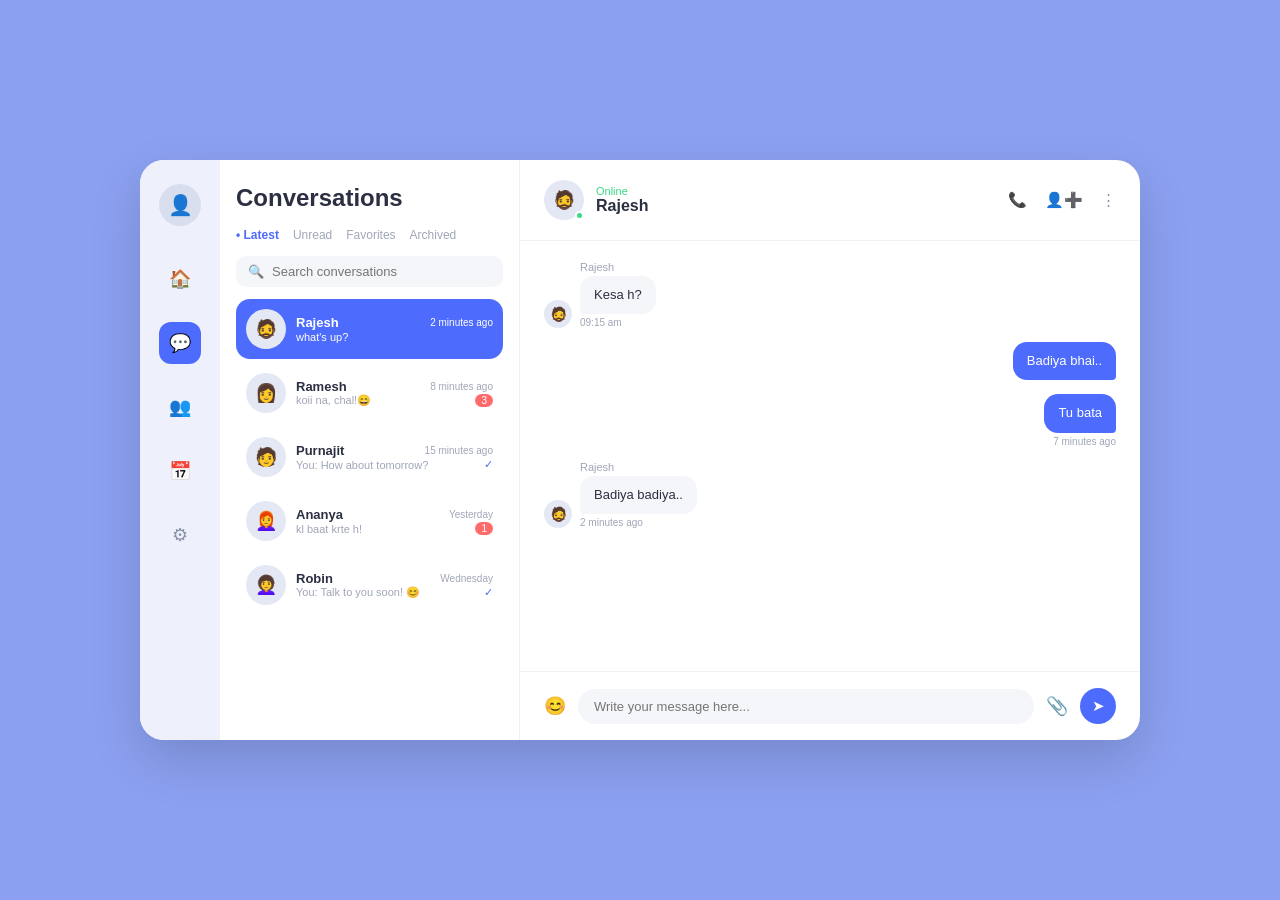
==== index.html @ c5468bdd "Add files via upload" ====
<!DOCTYPE html>
<html lang="en">

<head>
  <meta charset="UTF-8">
  <title>Chatty</title>
  <link rel="stylesheet" href="style.css">
</head>

<body>

  <div class="card">

  
    <div class="icon-rail">
      <div class="rail-avatar">👤</div>
      <div class="rail-icon">🏠</div>
      <div class="rail-icon active">💬</div>
      <div class="rail-icon">👥</div>
      <div class="rail-icon">📅</div>
      <div class="rail-icon">⚙</div>

    </div>

    

    <div class="conversations">
      <h1>Conversations</h1>

      <div class="tabs">
        <span class="tab active">• Latest</span>
        <span class="tab">Unread</span>
        <span class="tab">Favorites</span>
        <span class="tab">Archived</span>
      </div>

      <div class="search-box">
        <span>🔍</span>
        <input type="text" placeholder="Search conversations">
      </div>

      <ul class="convo-list">

        <li class="convo active">
          <div class="avatar">🧔</div>
          <div class="convo-info">
            <p class="convo-top">
              <span class="convo-name">Rajesh</span>
              <span class="convo-time">2 minutes ago</span>
            </p>
            <p class="convo-bottom">
              <span class="convo-msg">what's up?</span>
              <span class="tick">✓</span>
            </p>
          </div>
        </li>

        <li class="convo">
          <div class="avatar">👩</div>
          <div class="convo-info">
            <p class="convo-top">
              <span class="convo-name">Ramesh</span>
              <span class="convo-time">8 minutes ago</span>
            </p>
            <p class="convo-bottom">
              <span class="convo-msg">koii na, chal!😄</span>
              <span class="badge">3</span>
            </p>
          </div>
        </li>

        <li class="convo">
          <div class="avatar">🧑</div>
          <div class="convo-info">
            <p class="convo-top">
              <span class="convo-name">Purnajit</span>
              <span class="convo-time">15 minutes ago</span>
            </p>
            <p class="convo-bottom">
              <span class="convo-msg">You: How about tomorrow?</span>
              <span class="tick">✓</span>
            </p>
          </div>
        </li>

        <li class="convo">
          <div class="avatar">👩‍🦰</div>
          <div class="convo-info">
            <p class="convo-top">
              <span class="convo-name">Ananya</span>
              <span class="convo-time">Yesterday</span>
            </p>
            <p class="convo-bottom">
              <span class="convo-msg">kl baat krte h!</span>
              <span class="badge">1</span>
            </p>
          </div>
        </li>

        <li class="convo">
          <div class="avatar">👩‍🦱</div>
          <div class="convo-info">
            <p class="convo-top">
              <span class="convo-name">Robin</span>
              <span class="convo-time">Wednesday</span>
            </p>
            <p class="convo-bottom">
              <span class="convo-msg">You: Talk to you soon! 😊</span>
              <span class="tick">✓</span>
            </p>
          </div>
        </li>

      </ul>
    </div>

   

    <div class="chat-window">

      <div class="chat-header">
        <div class="avatar">
          🧔
          <span class="online-dot"></span>
        </div>
        <div class="header-info">
          <p class="header-status">Online</p>
          <p class="header-name">Rajesh</p>
        </div>
        <div class="header-icons">
          <span>📞</span>
          <span>👤➕</span>
          <span>⋮</span>
        </div>
      </div>

      

      <div class="messages">

        <div class="msg-row received">
          <div class="avatar small">🧔</div>
          <div class="msg-col">
            <span class="msg-sender">Rajesh</span>
            <div class="bubble received">Kesa h?</div>
            <span class="msg-time">09:15 am</span>
          </div>
        </div>

        <div class="msg-row sent">
          <div class="msg-col">
            <div class="bubble sent">Badiya bhai..</div>
          </div>
        </div>

        <div class="msg-row sent">
          <div class="msg-col">
            <div class="bubble sent">
              <p>Tu bata </span></p>

            </div>
            <span class="msg-time right">7 minutes ago</span>
          </div>
        </div>

        <div class="msg-row received">
          <div class="avatar small">🧔</div>
          <div class="msg-col">
            <span class="msg-sender">Rajesh</span>
            <div class="bubble received">Badiya badiya..</div>
            <span class="msg-time">2 minutes ago</span>
          </div>
        </div>

        <div class="msg-row sent ">
          <div class="msg-col">
            <span class="msg-sender right"></span>
          </div>
        </div>

      </div>

      <div class="message-input">
        <span class="icon">😊</span>
        <input type="text" placeholder="Write your message here...">
        <span class="icon">📎</span>
        <button class="send-btn">➤</button>
      </div>

    </div>

  </div>

</body>

</html>
---- style.css ----
* {
  margin: 0;
  padding: 0;
  box-sizing: border-box;
  font-family: Arial, sans-serif;
}

body {
  background: #8ba0f0;
  height: 100vh;
  display: flex;
  align-items: center;
  justify-content: center;
}

.card {
  width: 1000px;
  height: 580px;
  background: #ffffff;
  border-radius: 24px;
  display: grid;
  grid-template-columns: 80px 300px 1fr;
  overflow: hidden;
  box-shadow: 0 20px 50px rgba(0, 0, 0, 0.15);
}


.icon-rail {
  background: #eef1fb;
  display: flex;
  flex-direction: column;
  align-items: center;
  padding: 24px 0;
  gap: 22px;
}

.rail-avatar {
  width: 42px;
  height: 42px;
  border-radius: 50%;
  background: #d8deee;
  display: flex;
  align-items: center;
  justify-content: center;
  font-size: 20px;
  margin-bottom: 10px;
}

.rail-icon {
  width: 42px;
  height: 42px;
  border-radius: 12px;
  display: flex;
  align-items: center;
  justify-content: center;
  font-size: 18px;
  color: #8992a9;
  cursor: pointer;
}

.rail-icon.active {
  background: #4d6bfd;
  color: #ffffff;
}



.conversations {
  border-right: 1px solid #eef0f6;
  display: flex;
  flex-direction: column;
  padding: 24px 16px;
}

.conversations h1 {
  font-size: 24px;
  color: #2b2f42;
  margin-bottom: 16px;
}

.tabs {
  display: flex;
  gap: 14px;
  font-size: 12px;
  color: #a0a6b8;
  margin-bottom: 14px;
}

.tab.active {
  color: #4d6bfd;
  font-weight: bold;
}

.search-box {
  display: flex;
  align-items: center;
  gap: 8px;
  background: #f5f6fa;
  border-radius: 10px;
  padding: 8px 12px;
  margin-bottom: 12px;
  font-size: 13px;
}

.search-box input {
  border: none;
  background: transparent;
  outline: none;
  font-size: 13px;
  flex: 1;
}

.convo-list {
  list-style: none;
  overflow-y: auto;
  flex: 1;
  display: flex;
  flex-direction: column;
  gap: 4px;
}

.convo {
  display: flex;
  align-items: center;
  gap: 10px;
  padding: 10px;
  border-radius: 14px;
  cursor: pointer;
}

.convo.active {
  background: #4d6bfd;
}

.convo.active .convo-name,
.convo.active .convo-time,
.convo.active .convo-msg {
  color: #ffffff;
}

.avatar {
  width: 40px;
  height: 40px;
  border-radius: 50%;
  background: #e4e8f5;
  display: flex;
  align-items: center;
  justify-content: center;
  font-size: 18px;
  flex-shrink: 0;
  position: relative;
}

.avatar.small {
  width: 28px;
  height: 28px;
  font-size: 14px;
}

.online-dot {
  position: absolute;
  bottom: 0;
  right: 0;
  width: 9px;
  height: 9px;
  border-radius: 50%;
  background: #38d982;
  border: 2px solid #ffffff;
}

.convo-info {
  flex: 1;
  min-width: 0;
}

.convo-top,
.convo-bottom {
  display: flex;
  justify-content: space-between;
  align-items: center;
}

.convo-name {
  font-size: 13px;
  font-weight: bold;
  color: #2b2f42;
}

.convo-time {
  font-size: 10px;
  color: #a0a6b8;
}

.convo-msg {
  font-size: 11px;
  color: #a0a6b8;
  white-space: nowrap;
  overflow: hidden;
  text-overflow: ellipsis;
  max-width: 165px;
}

.tick {
  color: #4d6bfd;
  font-size: 11px;
}

.badge {
  background: #ff6b6b;
  color: #ffffff;
  font-size: 10px;
  padding: 1px 6px;
  border-radius: 10px;
}


.chat-window {
  display: flex;
  flex-direction: column;
}

.chat-header {
  display: flex;
  align-items: center;
  gap: 12px;
  padding: 20px 24px;
  border-bottom: 1px solid #eef0f6;
}

.header-status {
  font-size: 11px;
  color: #38d982;
}

.header-name {
  font-size: 16px;
  font-weight: bold;
  color: #2b2f42;
}

.header-info {
  flex: 1;
}

.header-icons {
  display: flex;
  gap: 18px;
  font-size: 15px;
  color: #8992a9;
}

.messages {
  flex: 1;
  padding: 20px 24px;
  overflow-y: auto;
  display: flex;
  flex-direction: column;
  gap: 14px;
}

.msg-row {
  display: flex;
  gap: 8px;
  align-items: flex-end;
}

.msg-row.sent {
  justify-content: flex-end;
}

.msg-col {
  display: flex;
  flex-direction: column;
  gap: 3px;
  max-width: 55%;
}

.msg-row.sent .msg-col {
  align-items: flex-end;
}

.msg-sender {
  font-size: 11px;
  color: #a0a6b8;
}

.msg-sender.right {
  text-align: right;
}

.bubble {
  padding: 10px 14px;
  border-radius: 14px;
  font-size: 13px;
  line-height: 1.4;
}

.bubble.received {
  background: #f5f6fa;
  color: #2b2f42;
  border-bottom-left-radius: 4px;
}

.bubble.sent {
  background: #4d6bfd;
  color: #ffffff;
  border-bottom-right-radius: 4px;
}

.msg-time {
  font-size: 10px;
  color: #a0a6b8;
}

.msg-time.right {
  text-align: right;
}

.file-card {
  background: #f5f6fa;
  border-radius: 14px;
  padding: 10px 14px;
  font-size: 13px;
  color: #2b2f42;
}

.file-meta {
  font-size: 10px;
  color: #a0a6b8;
  margin-top: 2px;
}


.msg-row.end {
  justify-content: flex-end;
  align-items: center;
}

/* ---------- MESSAGE INPUT ---------- */
.message-input {
  display: flex;
  align-items: center;
  gap: 12px;
  padding: 16px 24px;
  border-top: 1px solid #eef0f6;
}

.message-input input {
  flex: 1;
  border: none;
  background: #f5f6fa;
  border-radius: 20px;
  padding: 10px 16px;
  font-size: 13px;
  outline: none;
}

.message-input .icon {
  font-size: 18px;
  color: #a0a6b8;
  cursor: pointer;
}

.send-btn {
  background: #4d6bfd;
  color: #ffffff;
  border: none;
  width: 36px;
  height: 36px;
  border-radius: 50%;
  font-size: 15px;
  cursor: pointer;
}
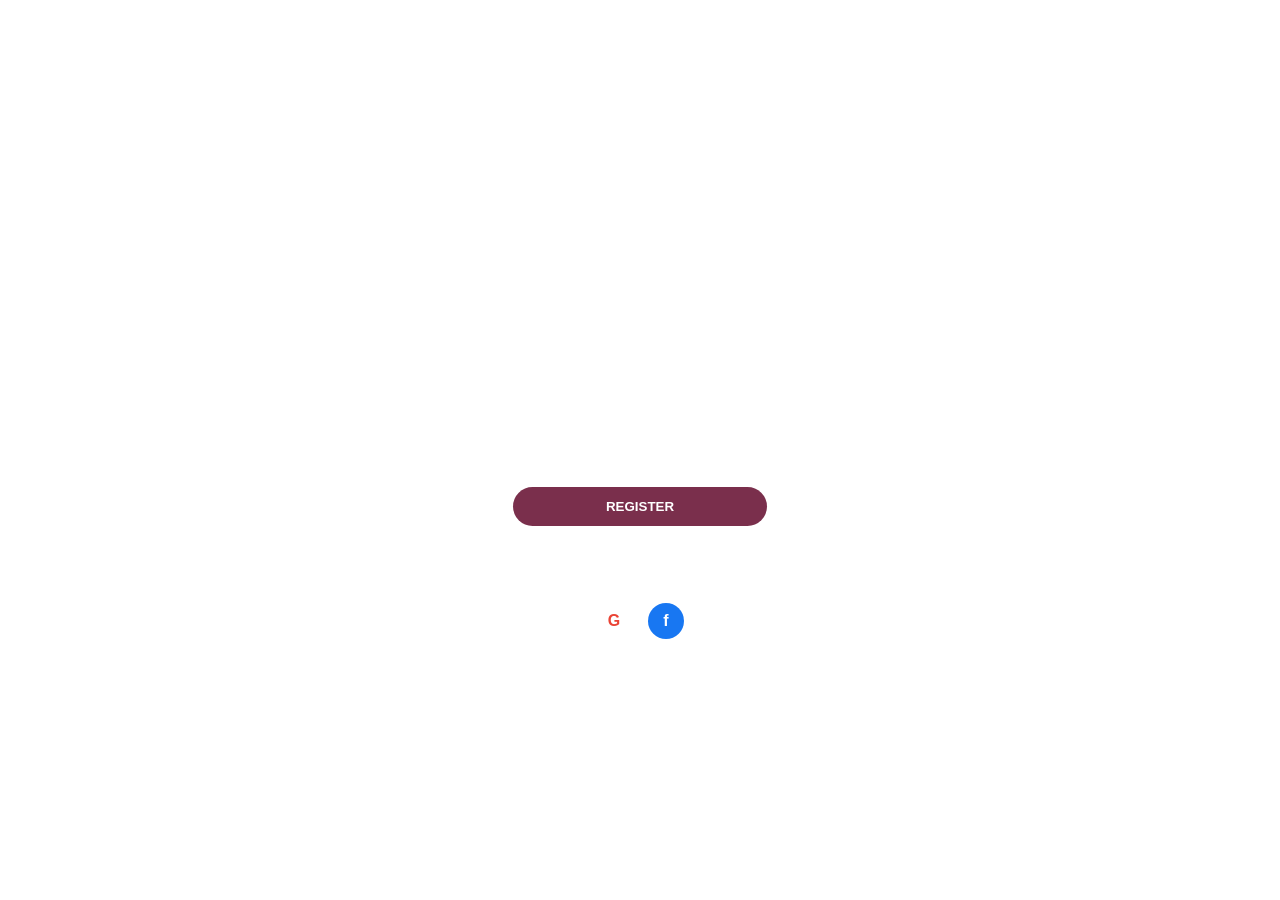
==== commit 25dec020: "Rename register.html to index.html" ====
--- a/index.html
+++ b/index.html
@@ -1,196 +1,35 @@
-<!DOCTYPE html>
-<html lang="en">
-
-<head>
-  <meta charset="UTF-8">
-  <title>Chatty</title>
-  <link rel="stylesheet" href="style.css">
-</head>
-
-<body>
-
-  <div class="card">
-
-  
-    <div class="icon-rail">
-      <div class="rail-avatar">👤</div>
-      <div class="rail-icon">🏠</div>
-      <div class="rail-icon active">💬</div>
-      <div class="rail-icon">👥</div>
-      <div class="rail-icon">📅</div>
-      <div class="rail-icon">⚙</div>
-
-    </div>
-
-    
-
-    <div class="conversations">
-      <h1>Conversations</h1>
-
-      <div class="tabs">
-        <span class="tab active">• Latest</span>
-        <span class="tab">Unread</span>
-        <span class="tab">Favorites</span>
-        <span class="tab">Archived</span>
-      </div>
-
-      <div class="search-box">
-        <span>🔍</span>
-        <input type="text" placeholder="Search conversations">
-      </div>
-
-      <ul class="convo-list">
-
-        <li class="convo active">
-          <div class="avatar">🧔</div>
-          <div class="convo-info">
-            <p class="convo-top">
-              <span class="convo-name">Rajesh</span>
-              <span class="convo-time">2 minutes ago</span>
-            </p>
-            <p class="convo-bottom">
-              <span class="convo-msg">what's up?</span>
-              <span class="tick">✓</span>
-            </p>
-          </div>
-        </li>
-
-        <li class="convo">
-          <div class="avatar">👩</div>
-          <div class="convo-info">
-            <p class="convo-top">
-              <span class="convo-name">Ramesh</span>
-              <span class="convo-time">8 minutes ago</span>
-            </p>
-            <p class="convo-bottom">
-              <span class="convo-msg">koii na, chal!😄</span>
-              <span class="badge">3</span>
-            </p>
-          </div>
-        </li>
-
-        <li class="convo">
-          <div class="avatar">🧑</div>
-          <div class="convo-info">
-            <p class="convo-top">
-              <span class="convo-name">Purnajit</span>
-              <span class="convo-time">15 minutes ago</span>
-            </p>
-            <p class="convo-bottom">
-              <span class="convo-msg">You: How about tomorrow?</span>
-              <span class="tick">✓</span>
-            </p>
-          </div>
-        </li>
-
-        <li class="convo">
-          <div class="avatar">👩‍🦰</div>
-          <div class="convo-info">
-            <p class="convo-top">
-              <span class="convo-name">Ananya</span>
-              <span class="convo-time">Yesterday</span>
-            </p>
-            <p class="convo-bottom">
-              <span class="convo-msg">kl baat krte h!</span>
-              <span class="badge">1</span>
-            </p>
-          </div>
-        </li>
-
-        <li class="convo">
-          <div class="avatar">👩‍🦱</div>
-          <div class="convo-info">
-            <p class="convo-top">
-              <span class="convo-name">Robin</span>
-              <span class="convo-time">Wednesday</span>
-            </p>
-            <p class="convo-bottom">
-              <span class="convo-msg">You: Talk to you soon! 😊</span>
-              <span class="tick">✓</span>
-            </p>
-          </div>
-        </li>
-
-      </ul>
-    </div>
-
-   
-
-    <div class="chat-window">
-
-      <div class="chat-header">
-        <div class="avatar">
-          🧔
-          <span class="online-dot"></span>
-        </div>
-        <div class="header-info">
-          <p class="header-status">Online</p>
-          <p class="header-name">Rajesh</p>
-        </div>
-        <div class="header-icons">
-          <span>📞</span>
-          <span>👤➕</span>
-          <span>⋮</span>
-        </div>
-      </div>
-
-      
-
-      <div class="messages">
-
-        <div class="msg-row received">
-          <div class="avatar small">🧔</div>
-          <div class="msg-col">
-            <span class="msg-sender">Rajesh</span>
-            <div class="bubble received">Kesa h?</div>
-            <span class="msg-time">09:15 am</span>
-          </div>
-        </div>
-
-        <div class="msg-row sent">
-          <div class="msg-col">
-            <div class="bubble sent">Badiya bhai..</div>
-          </div>
-        </div>
-
-        <div class="msg-row sent">
-          <div class="msg-col">
-            <div class="bubble sent">
-              <p>Tu bata </span></p>
-
-            </div>
-            <span class="msg-time right">7 minutes ago</span>
-          </div>
-        </div>
-
-        <div class="msg-row received">
-          <div class="avatar small">🧔</div>
-          <div class="msg-col">
-            <span class="msg-sender">Rajesh</span>
-            <div class="bubble received">Badiya badiya..</div>
-            <span class="msg-time">2 minutes ago</span>
-          </div>
-        </div>
-
-        <div class="msg-row sent ">
-          <div class="msg-col">
-            <span class="msg-sender right"></span>
-          </div>
-        </div>
-
-      </div>
-
-      <div class="message-input">
-        <span class="icon">😊</span>
-        <input type="text" placeholder="Write your message here...">
-        <span class="icon">📎</span>
-        <button class="send-btn">➤</button>
-      </div>
-
-    </div>
-
-  </div>
-
-</body>
-
-</html>+<!DOCTYPE html>
+<html lang="en">
+<head>
+  <meta charset="UTF-8">
+  <title>Register — ChatWave</title>
+  <link rel="stylesheet" href="glass.css">
+</head>
+<body>
+
+  <div class="glass-card">
+    <h1>Create Account</h1>
+
+    <form action="login.html">
+      <input type="text" id="username" placeholder="Username">
+      <input type="password" id="password" placeholder="Password">
+      <input type="password" id="confirmPassword" placeholder="Confirm Password">
+
+      <button type="submit" class="primary-btn">REGISTER</button>
+    </form>
+
+    <div class="links-row">
+      <span></span>
+      <a href="login.html">Already have an account? Login</a>
+    </div>
+
+    <p class="divider">OR SIGN UP WITH</p>
+
+    <div class="social-row">
+      <div class="social-icon google">G</div>
+      <div class="social-icon facebook">f</div>
+    </div>
+  </div>
+
+</body>
+</html>
--- a/glass.css
+++ b/glass.css
@@ -0,0 +1,98 @@
+* {
+  margin: 0;
+  padding: 0;
+  box-sizing: border-box;
+  font-family: Arial, sans-serif;
+}
+
+body {
+  height: 100vh;
+  display: flex;
+  align-items: center;
+  justify-content: center;
+  background: url("https://img.freepik.com/premium-photo/abstract-background-design-images-wallpaper-ai-generated_643360-266453.jpg") center/cover;
+}
+
+/* ---- Glass card ---- */
+.glass-card {
+  width: 320px;
+  padding: 32px;
+  border-radius: 20px;
+  text-align: center;
+  color: white;
+
+  background: rgba(255, 255, 255, 0.15);
+  backdrop-filter: blur(15px);
+  border: 1px solid rgba(255, 255, 255, 0.3);
+}
+
+form {
+  display: flex;
+  flex-direction: column;
+  gap: 14px;
+  margin-top: 24px;
+}
+
+input {
+  padding: 12px 16px;
+  border-radius: 20px;
+  border: 1px solid rgba(255, 255, 255, 0.3);
+  background: rgba(255, 255, 255, 0.15);
+  color: white;
+  outline: none;
+}
+
+input::placeholder {
+  color: rgba(255, 255, 255, 0.8);
+}
+
+.primary-btn {
+  padding: 12px;
+  border: none;
+  border-radius: 20px;
+  background: #7a2f4c;
+  color: white;
+  font-weight: bold;
+  cursor: pointer;
+}
+
+/* ---- Links + social row ---- */
+.links-row {
+  display: flex;
+  justify-content: space-between;
+  margin-top: 14px;
+  font-size: 13px;
+}
+
+.links-row a {
+  color: white;
+  text-decoration: none;
+}
+
+.divider {
+  margin: 20px 0 14px;
+  font-size: 12px;
+}
+
+.social-row {
+  display: flex;
+  justify-content: center;
+  gap: 16px;
+}
+
+.social-icon {
+  width: 36px;
+  height: 36px;
+  border-radius: 50%;
+  background: white;
+  color: #ea4335;
+  font-weight: bold;
+  display: flex;
+  align-items: center;
+  justify-content: center;
+}
+
+.social-icon.facebook {
+  background: #1877f2;
+  color: white;
+}
